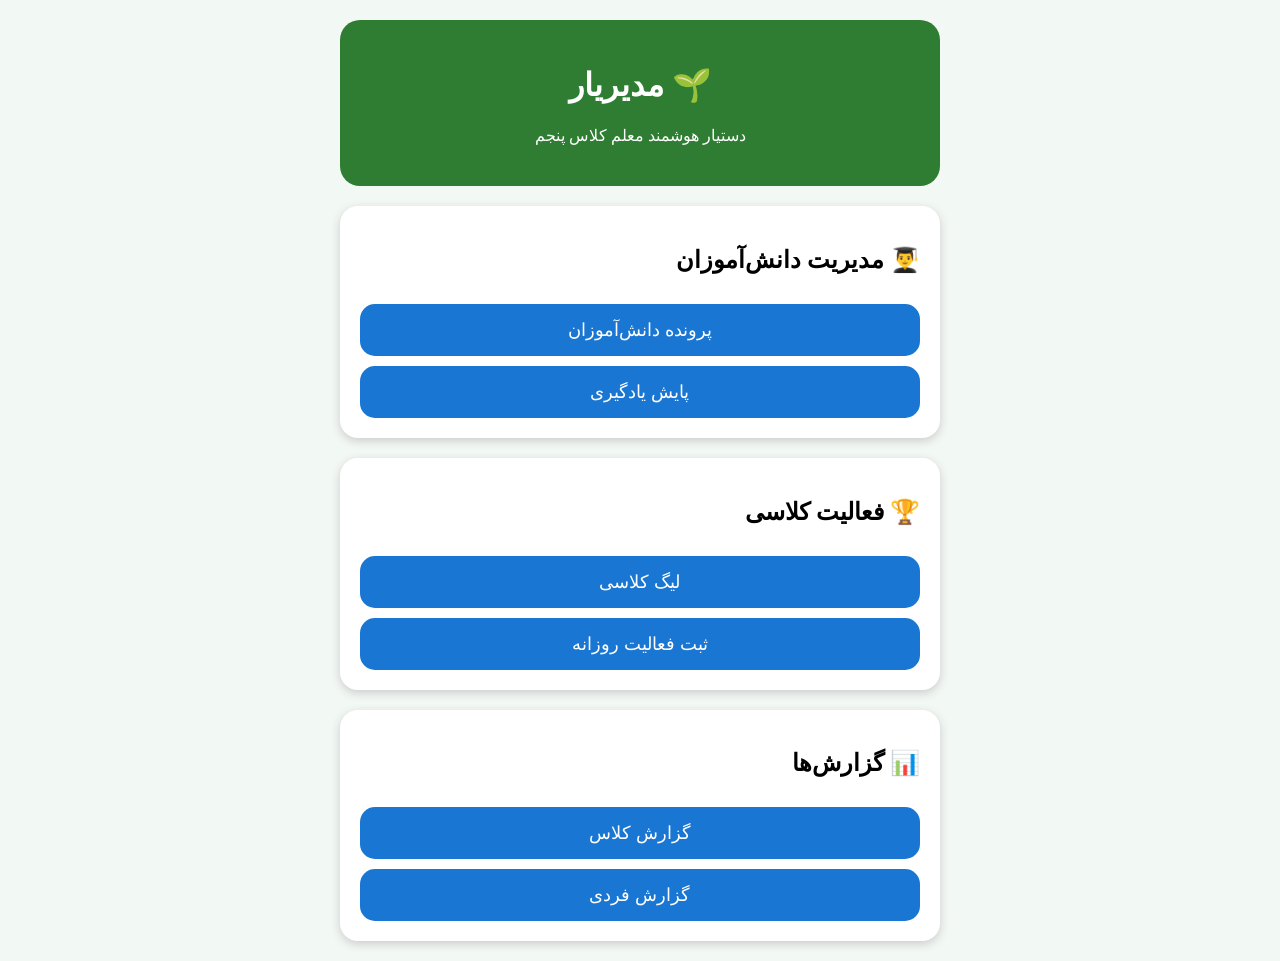
==== index.html @ 825d989c "Create index.html" ====
<!DOCTYPE html>
<html lang="fa" dir="rtl">

<head>
<meta charset="UTF-8">

<meta name="viewport" content="width=device-width, initial-scale=1.0">

<title>
مدیریار کلاس پنجم
</title>

<style>

body{
font-family:tahoma;
background:#f2f8f4;
margin:0;
padding:20px;
}

.container{
max-width:600px;
margin:auto;
}

.header{
background:#2e7d32;
color:white;
padding:25px;
border-radius:20px;
text-align:center;
}

.card{
background:white;
padding:20px;
margin-top:20px;
border-radius:18px;
box-shadow:0 3px 10px #ccc;
}


button{

width:100%;
padding:15px;
margin-top:10px;
border:none;
border-radius:15px;
font-size:18px;
background:#1976d2;
color:white;

}


</style>

</head>


<body>


<div class="container">


<div class="header">

<h1>
🌱 مدیریار
</h1>

<p>
دستیار هوشمند معلم کلاس پنجم
</p>

</div>



<div class="card">

<h2>
👨‍🎓 مدیریت دانش‌آموزان
</h2>

<button>
پرونده دانش‌آموزان
</button>


<button>
پایش یادگیری
</button>


</div>



<div class="card">

<h2>
🏆 فعالیت کلاسی
</h2>

<button>
لیگ کلاسی
</button>


<button>
ثبت فعالیت روزانه
</button>


</div>



<div class="card">

<h2>
📊 گزارش‌ها
</h2>

<button>
گزارش کلاس
</button>


<button>
گزارش فردی
</button>


</div>



</div>


</body>

</html>
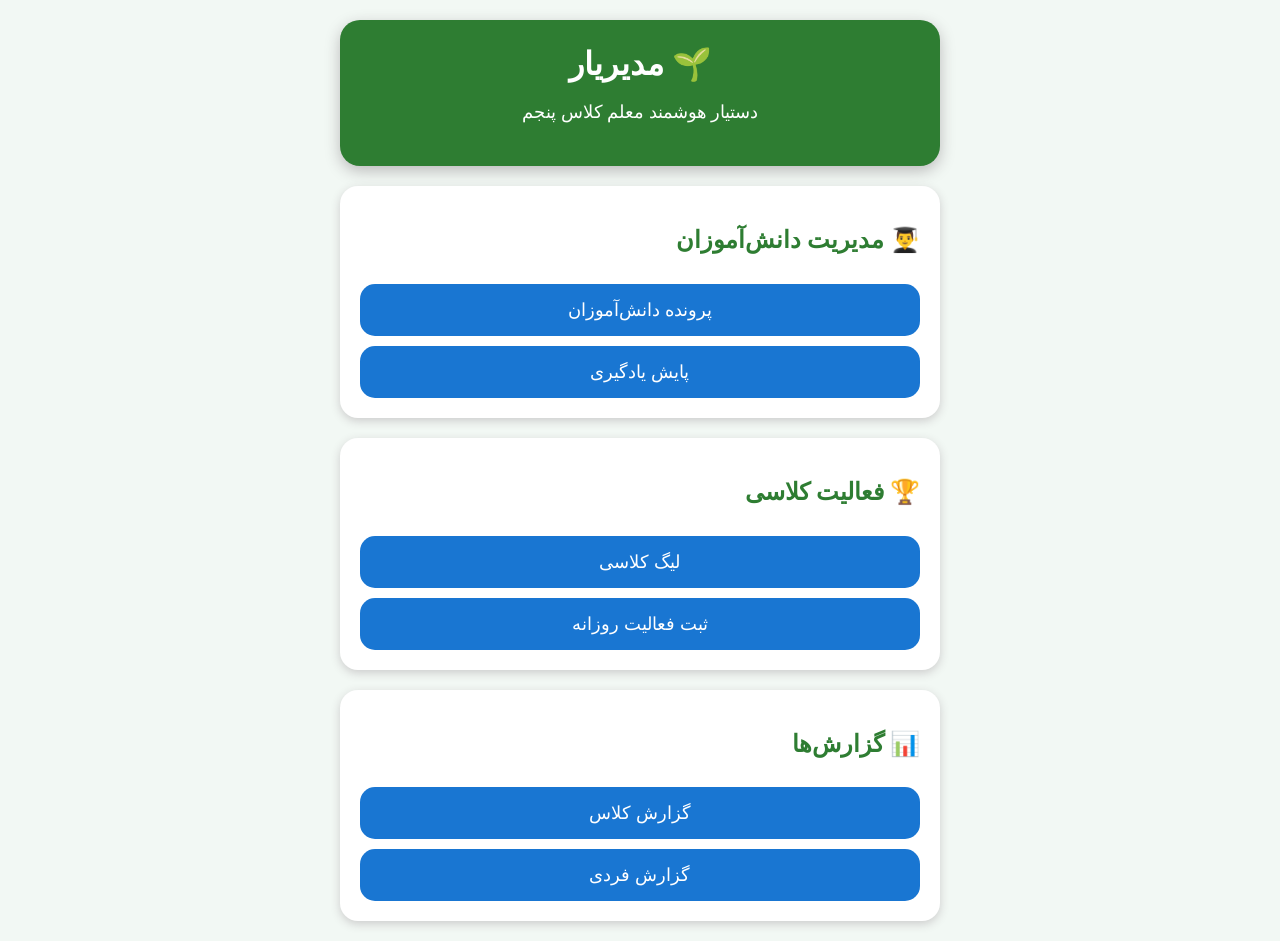
==== commit baf0e646: "Update index.html" ====
--- a/index.html
+++ b/index.html
@@ -9,7 +9,7 @@
 <title>
 مدیریار کلاس پنجم
 </title>
-
+<link rel="stylesheet" href="style.css">
 <style>
 
 body{
@@ -142,7 +142,7 @@
 
 </div>
 
-
+<script src="app.js"></script>
 </body>
 
 </html>
--- a/style.css
+++ b/style.css
@@ -0,0 +1,103 @@
+*{
+    box-sizing:border-box;
+}
+
+
+body{
+
+    font-family:tahoma, Arial;
+    background:#f1f8f4;
+    margin:0;
+    padding:20px;
+    color:#333;
+
+}
+
+
+.container{
+
+    max-width:650px;
+    margin:auto;
+
+}
+
+
+.header{
+
+    background:linear-gradient(135deg,#2e7d32,#66bb6a);
+    color:white;
+    padding:30px;
+    border-radius:25px;
+    text-align:center;
+    box-shadow:0 5px 15px #bbb;
+
+}
+
+
+
+.header h1{
+
+    margin:0;
+    font-size:32px;
+
+}
+
+
+.header p{
+
+    font-size:18px;
+
+}
+
+
+
+.card{
+
+    background:white;
+    margin-top:20px;
+    padding:20px;
+    border-radius:20px;
+    box-shadow:0 4px 12px #ddd;
+
+}
+
+
+
+.card h2{
+
+    color:#2e7d32;
+
+}
+
+
+
+button{
+
+    width:100%;
+    padding:15px;
+    margin-top:12px;
+    border:none;
+    border-radius:15px;
+    background:#1976d2;
+    color:white;
+    font-size:18px;
+    cursor:pointer;
+
+}
+
+
+
+button:hover{
+
+    background:#125aa0;
+
+}
+
+
+
+.title{
+
+    text-align:center;
+    color:#2e7d32;
+
+}
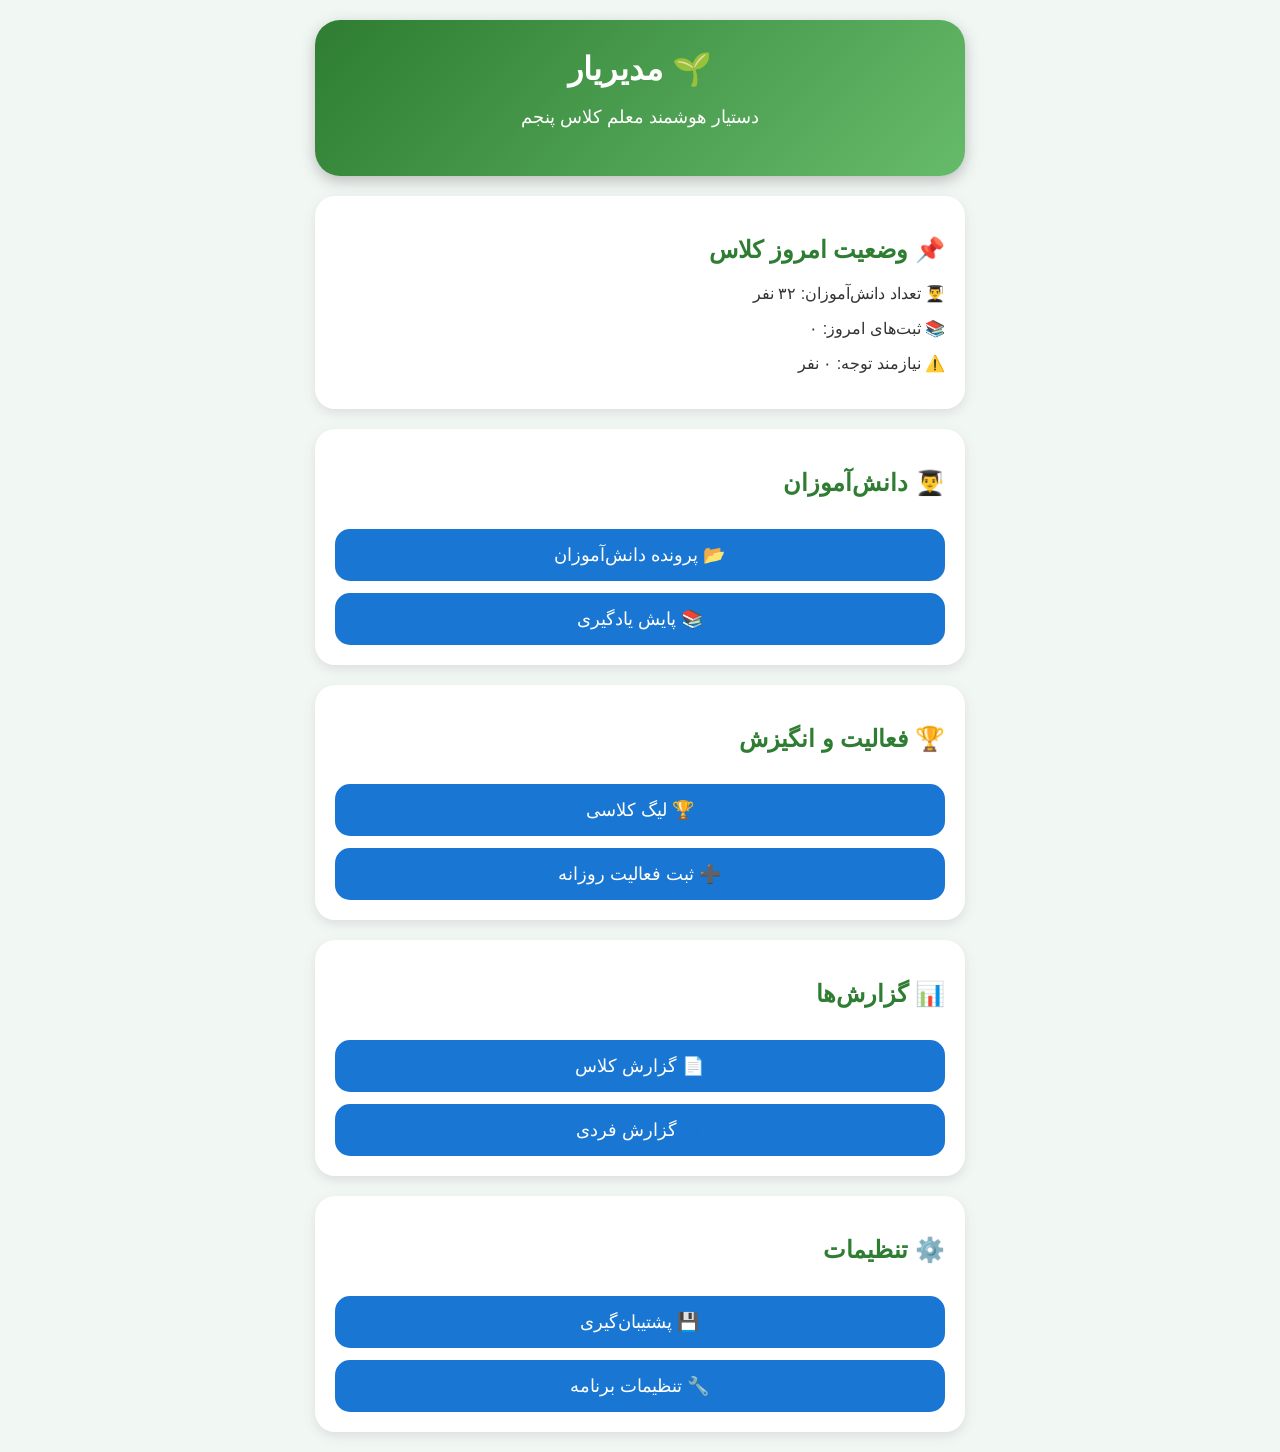
==== commit 665a0597: "Update index.html" ====
--- a/index.html
+++ b/index.html
@@ -2,6 +2,7 @@
 <html lang="fa" dir="rtl">
 
 <head>
+
 <meta charset="UTF-8">
 
 <meta name="viewport" content="width=device-width, initial-scale=1.0">
@@ -9,53 +10,8 @@
 <title>
 مدیریار کلاس پنجم
 </title>
+
 <link rel="stylesheet" href="style.css">
-<style>
-
-body{
-font-family:tahoma;
-background:#f2f8f4;
-margin:0;
-padding:20px;
-}
-
-.container{
-max-width:600px;
-margin:auto;
-}
-
-.header{
-background:#2e7d32;
-color:white;
-padding:25px;
-border-radius:20px;
-text-align:center;
-}
-
-.card{
-background:white;
-padding:20px;
-margin-top:20px;
-border-radius:18px;
-box-shadow:0 3px 10px #ccc;
-}
-
-
-button{
-
-width:100%;
-padding:15px;
-margin-top:10px;
-border:none;
-border-radius:15px;
-font-size:18px;
-background:#1976d2;
-color:white;
-
-}
-
-
-</style>
 
 </head>
 
@@ -65,6 +21,8 @@
 
 <div class="container">
 
+
+<!-- سربرگ -->
 
 <div class="header">
 
@@ -80,69 +38,177 @@
 
 
 
-<div class="card">
-
-<h2>
-👨‍🎓 مدیریت دانش‌آموزان
-</h2>
-
-<button>
-پرونده دانش‌آموزان
-</button>
-
-
-<button>
-پایش یادگیری
-</button>
-
-
-</div>
-
-
-
-<div class="card">
-
-<h2>
-🏆 فعالیت کلاسی
-</h2>
-
-<button>
-لیگ کلاسی
-</button>
-
-
-<button>
-ثبت فعالیت روزانه
-</button>
-
-
-</div>
-
-
-
-<div class="card">
+<!-- وضعیت کلاس -->
+
+<div class="card">
+
+<h2>
+📌 وضعیت امروز کلاس
+</h2>
+
+
+<p>
+👨‍🎓 تعداد دانش‌آموزان:
+۳۲ نفر
+</p>
+
+
+<p>
+📚 ثبت‌های امروز:
+۰
+</p>
+
+
+<p>
+⚠️ نیازمند توجه:
+۰ نفر
+</p>
+
+
+</div>
+
+
+
+
+<!-- مدیریت دانش آموزان -->
+
+<div class="card">
+
+
+<h2>
+👨‍🎓 دانش‌آموزان
+</h2>
+
+
+<button onclick="location.href='students.html'">
+
+📂 پرونده دانش‌آموزان
+
+</button>
+
+
+
+<button>
+
+📚 پایش یادگیری
+
+</button>
+
+
+</div>
+
+
+
+
+
+<!-- فعالیت کلاسی -->
+
+
+<div class="card">
+
+
+<h2>
+🏆 فعالیت و انگیزش
+</h2>
+
+
+
+<button>
+
+🏆 لیگ کلاسی
+
+</button>
+
+
+
+<button>
+
+➕ ثبت فعالیت روزانه
+
+</button>
+
+
+
+</div>
+
+
+
+
+
+
+<!-- گزارش -->
+
+<div class="card">
+
 
 <h2>
 📊 گزارش‌ها
 </h2>
 
-<button>
-گزارش کلاس
-</button>
-
-
-<button>
-گزارش فردی
-</button>
-
-
-</div>
-
-
-
-</div>
+
+<button>
+
+📄 گزارش کلاس
+
+</button>
+
+
+
+<button>
+
+👤 گزارش فردی
+
+</button>
+
+
+</div>
+
+
+
+
+
+
+<!-- تنظیمات -->
+
+
+<div class="card">
+
+
+<h2>
+⚙️ تنظیمات
+</h2>
+
+
+<button>
+
+💾 پشتیبان‌گیری
+
+</button>
+
+
+
+<button>
+
+🔧 تنظیمات برنامه
+
+</button>
+
+
+</div>
+
+
+
+</div>
+
+
+
+
+<script src="students.js"></script>
 
 <script src="app.js"></script>
+
+
+
 </body>
 
 </html>
